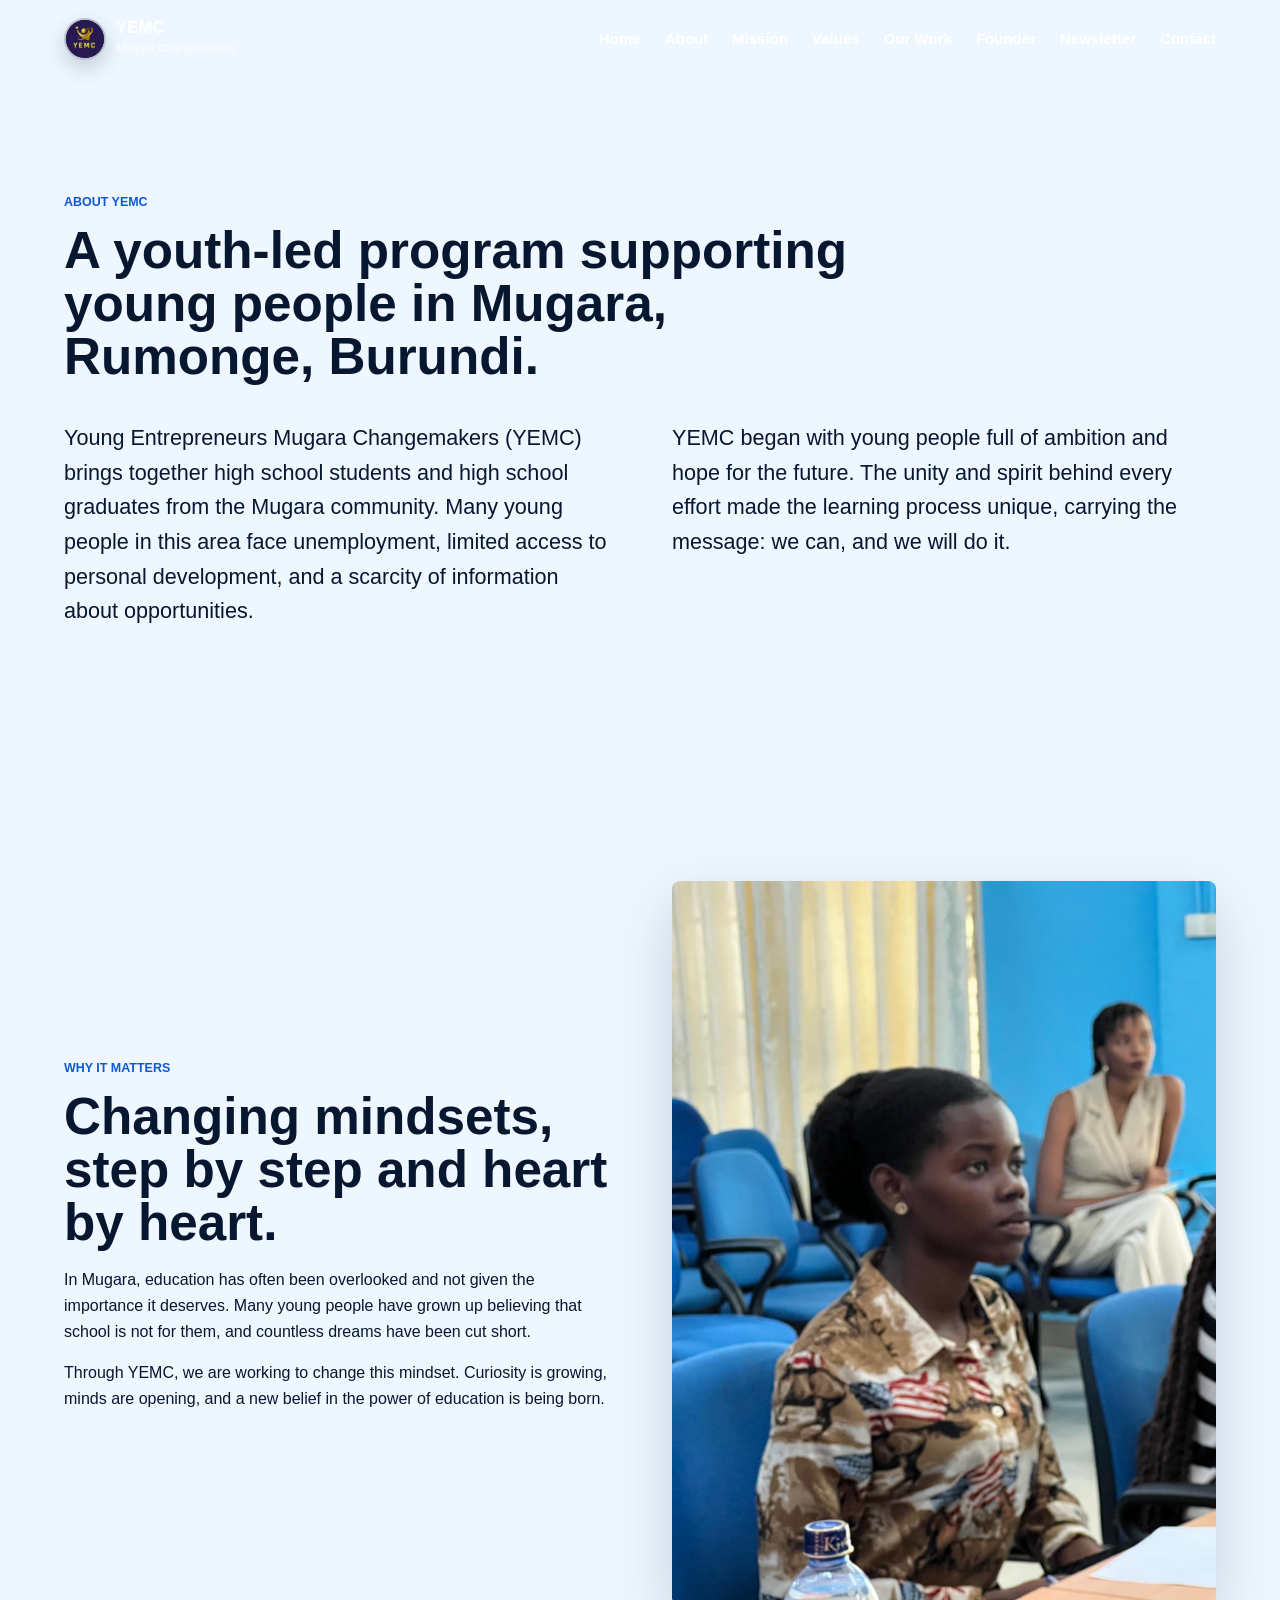
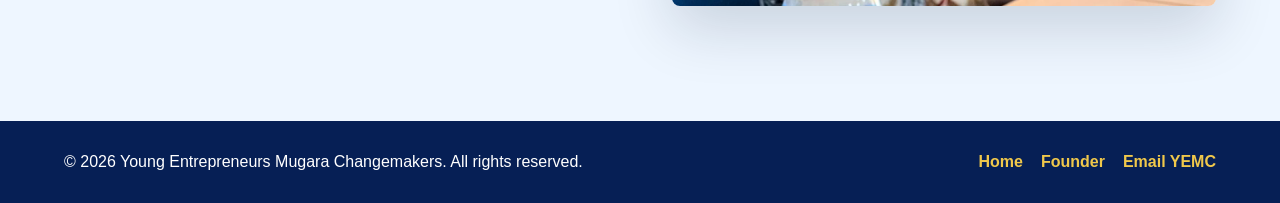
==== about.html @ 60cd5507 "Split site into separate pages per section Break the single scrolling homepage into individual pages" ====
<!DOCTYPE html>
<html lang="en">
<head>
  <meta charset="UTF-8">
  <meta name="viewport" content="width=device-width, initial-scale=1.0">
  <title>About | YEMC</title>
  <meta name="description" content="About Young Entrepreneurs Mugara Changemakers (YEMC), a youth-led program in Mugara, Rumonge, Burundi.">
  <link rel="icon" href="assets/images/yemc-logo.jpg">
  <link rel="stylesheet" href="styles.css">
  <script defer src="script.js"></script>
</head>
<body>
  <header class="site-header founder-header is-scrolled" data-header>
    <a class="brand" href="index.html" aria-label="YEMC home">
      <img class="brand-logo" src="assets/images/yemc-logo.jpg" alt="">
      <span>
        <strong>YEMC</strong>
        <small>Mugara Changemakers</small>
      </span>
    </a>

    <button class="nav-toggle" type="button" aria-expanded="false" aria-controls="site-nav" data-nav-toggle>
      <span class="sr-only">Toggle navigation</span>
      <span></span>
      <span></span>
      <span></span>
    </button>

    <nav class="site-nav" id="site-nav" data-nav>
      <a href="index.html">Home</a>
      <a href="about.html">About</a>
      <a href="mission.html">Mission</a>
      <a href="values.html">Values</a>
      <a href="work.html">Our Work</a>
      <a href="founder.html">Founder</a>
      <a href="newsletter.html">Newsletter</a>
      <a href="contact.html">Contact</a>
    </nav>
  </header>

  <main>
    <section class="section story">
      <div class="section-heading">
        <p class="eyebrow">About YEMC</p>
        <h2>A youth-led program supporting young people in Mugara, Rumonge, Burundi.</h2>
      </div>
      <div class="story-grid">
        <p>
          Young Entrepreneurs Mugara Changemakers (YEMC) brings together high school students and high school graduates from the Mugara community. Many young people in this area face unemployment, limited access to personal development, and a scarcity of information about opportunities.
        </p>
        <p>
          YEMC began with young people full of ambition and hope for the future. The unity and spirit behind every effort made the learning process unique, carrying the message: we can, and we will do it.
        </p>
      </div>
    </section>

    <section class="section context">
      <div class="context-copy">
        <p class="eyebrow">Why It Matters</p>
        <h2>Changing mindsets, step by step and heart by heart.</h2>
        <p>
          In Mugara, education has often been overlooked and not given the importance it deserves. Many young people have grown up believing that school is not for them, and countless dreams have been cut short.
        </p>
        <p>
          Through YEMC, we are working to change this mindset. Curiosity is growing, minds are opening, and a new belief in the power of education is being born.
        </p>
      </div>
      <div class="context-image">
        <img src="assets/images/yemc-learning-room.jpeg" alt="YEMC participant listening during a learning session">
      </div>
    </section>
  </main>

  <footer class="site-footer">
    <p>&copy; <span data-year></span> Young Entrepreneurs Mugara Changemakers. All rights reserved.</p>
    <div>
      <a href="index.html">Home</a>
      <a href="founder.html">Founder</a>
      <a href="mailto:yemchangemakers@gmail.com">Email YEMC</a>
    </div>
  </footer>
</body>
</html>
---- styles.css ----
:root {
  --ink: #07172f;
  --muted: #526781;
  --paper: #eef6ff;
  --white: #ffffff;
  --blue: #1059d6;
  --blue-dark: #073b91;
  --blue-deep: #061f55;
  --blue-soft: #d9ecff;
  --gold: #f0c84b;
  --red: #d84835;
  --line: rgba(7, 23, 47, 0.14);
  --shadow: 0 22px 60px rgba(7, 23, 47, 0.16);
}

* {
  box-sizing: border-box;
}

html {
  scroll-behavior: smooth;
}

body {
  margin: 0;
  color: var(--ink);
  background: var(--paper);
  font-family: Arial, Helvetica, sans-serif;
  line-height: 1.6;
}

img {
  display: block;
  max-width: 100%;
}

a {
  color: inherit;
}

.sr-only {
  position: absolute;
  width: 1px;
  height: 1px;
  padding: 0;
  margin: -1px;
  overflow: hidden;
  clip: rect(0, 0, 0, 0);
  white-space: nowrap;
  border: 0;
}

.site-header {
  position: fixed;
  z-index: 20;
  top: 0;
  left: 0;
  right: 0;
  display: flex;
  align-items: center;
  justify-content: space-between;
  gap: 24px;
  padding: 18px clamp(18px, 5vw, 72px);
  color: var(--white);
  transition: background 180ms ease, box-shadow 180ms ease, color 180ms ease;
}

.site-header.is-scrolled,
.site-header.is-open {
  color: var(--ink);
  background: rgba(251, 250, 245, 0.96);
  box-shadow: 0 10px 30px rgba(22, 33, 29, 0.08);
  backdrop-filter: blur(16px);
}

.brand {
  display: inline-flex;
  align-items: center;
  gap: 10px;
  text-decoration: none;
  min-width: 0;
}

.brand-logo {
  width: 42px;
  height: 42px;
  object-fit: cover;
  border-radius: 50%;
  border: 2px solid rgba(255, 255, 255, 0.72);
  background: var(--blue-deep);
  box-shadow: 0 8px 20px rgba(7, 23, 47, 0.18);
}

.site-header.is-scrolled .brand-logo,
.site-header.is-open .brand-logo {
  border-color: rgba(7, 23, 47, 0.12);
}

.brand strong,
.brand small {
  display: block;
}

.brand strong {
  line-height: 1;
  font-size: 1.05rem;
}

.brand small {
  margin-top: 2px;
  font-size: 0.72rem;
  opacity: 0.82;
}

.site-nav {
  display: flex;
  align-items: center;
  gap: 24px;
  font-size: 0.94rem;
  font-weight: 700;
}

.site-nav a {
  text-decoration: none;
}

.site-nav a:hover {
  color: var(--gold);
}

.nav-toggle {
  display: none;
  width: 44px;
  height: 44px;
  padding: 10px;
  border: 1px solid currentColor;
  border-radius: 8px;
  color: inherit;
  background: transparent;
}

.nav-toggle span:not(.sr-only) {
  display: block;
  height: 2px;
  margin: 5px 0;
  background: currentColor;
}

.hero {
  position: relative;
  min-height: 92vh;
  display: grid;
  align-items: end;
  padding: 150px clamp(18px, 5vw, 72px) 72px;
  color: var(--white);
  overflow: hidden;
}

.founder-header {
  position: sticky;
}

.hero-image,
.hero-overlay {
  position: absolute;
  inset: 0;
}

.hero-image {
  width: 100%;
  height: 100%;
  object-fit: cover;
}

.hero-overlay {
  background:
    linear-gradient(90deg, rgba(4, 24, 71, 0.92), rgba(7, 55, 145, 0.62), rgba(7, 55, 145, 0.18)),
    linear-gradient(0deg, rgba(4, 24, 71, 0.86), transparent 48%);
}

.hero-content {
  position: relative;
  max-width: 820px;
}

.eyebrow {
  margin: 0 0 12px;
  color: var(--blue);
  font-size: 0.78rem;
  font-weight: 800;
  letter-spacing: 0;
  text-transform: uppercase;
}

.hero .eyebrow {
  color: var(--gold);
}

h1,
h2,
h3,
p {
  margin-top: 0;
}

h1 {
  max-width: 900px;
  margin-bottom: 18px;
  font-size: clamp(3.2rem, 9vw, 6.8rem);
  line-height: 0.96;
}

h2 {
  margin-bottom: 18px;
  font-size: clamp(2rem, 4vw, 4.1rem);
  line-height: 1.03;
}

h3 {
  margin-bottom: 10px;
  font-size: 1.35rem;
  line-height: 1.15;
}

.hero p:not(.eyebrow) {
  max-width: 700px;
  font-size: clamp(1.05rem, 2vw, 1.35rem);
}

.hero-actions,
.newsletter-row {
  display: flex;
  flex-wrap: wrap;
  gap: 12px;
}

.button {
  display: inline-flex;
  align-items: center;
  justify-content: center;
  min-height: 48px;
  padding: 0 20px;
  border: 1px solid transparent;
  border-radius: 8px;
  font-weight: 800;
  text-decoration: none;
  cursor: pointer;
}

.button.primary {
  color: var(--white);
  background: var(--blue);
}

.button.primary:hover {
  background: var(--blue-dark);
}

.button.secondary {
  color: var(--white);
  border-color: rgba(255, 255, 255, 0.72);
  background: rgba(255, 255, 255, 0.1);
}

.button.secondary:hover {
  background: rgba(255, 255, 255, 0.2);
}

.section {
  padding: clamp(64px, 9vw, 118px) clamp(18px, 5vw, 72px);
}

.founder-hero {
  display: grid;
  grid-template-columns: minmax(0, 0.9fr) minmax(320px, 0.7fr);
  gap: clamp(30px, 6vw, 80px);
  align-items: center;
  padding: clamp(72px, 9vw, 120px) clamp(18px, 5vw, 72px);
  color: var(--white);
  background:
    linear-gradient(135deg, rgba(6, 31, 85, 0.98), rgba(16, 89, 214, 0.9)),
    var(--blue-deep);
}

.founder-hero h1 {
  max-width: 760px;
}

.founder-hero-copy p:not(.eyebrow) {
  max-width: 720px;
  font-size: clamp(1.05rem, 2vw, 1.3rem);
}

.founder-secondary {
  color: var(--white);
}

.founder-portrait img,
.founder-photo img {
  width: 100%;
  object-fit: cover;
  border-radius: 8px;
  box-shadow: var(--shadow);
}

.founder-portrait img {
  aspect-ratio: 1 / 1.08;
}

.founder-profile-grid,
.founder-quote-section,
.founder-closing {
  display: grid;
  grid-template-columns: minmax(0, 1fr) minmax(320px, 0.72fr);
  gap: clamp(28px, 6vw, 76px);
  align-items: start;
}

.founder-bio {
  display: grid;
  gap: 18px;
  font-size: clamp(1.05rem, 1.7vw, 1.25rem);
}

.founder-bio a,
.founder-closing a {
  color: var(--blue-dark);
  font-weight: 800;
}

.credential-panel {
  padding: clamp(24px, 4vw, 38px);
  border-radius: 8px;
  color: var(--white);
  background: var(--blue-deep);
  box-shadow: var(--shadow);
}

.credential-panel ul {
  display: grid;
  gap: 10px;
  margin: 18px 0 0;
  padding-left: 20px;
}

.founder-quote-section {
  align-items: center;
  background: var(--blue-soft);
}

.founder-photo img {
  aspect-ratio: 4 / 5;
}

.founder-quote {
  margin: 0;
  padding: clamp(24px, 5vw, 54px);
  border-left: 6px solid var(--gold);
  border-radius: 8px;
  background: var(--white);
  box-shadow: var(--shadow);
}

.founder-quote p {
  font-size: clamp(1.4rem, 3vw, 2.6rem);
  line-height: 1.14;
}

.founder-quote cite {
  display: block;
  color: var(--blue-dark);
  font-style: normal;
  font-weight: 900;
}

.founder-impact {
  background: var(--white);
}

.impact-story-grid {
  display: grid;
  grid-template-columns: repeat(3, minmax(0, 1fr));
  gap: 18px;
}

.impact-story-grid article {
  min-height: 300px;
  padding: 26px;
  border: 1px solid var(--line);
  border-radius: 8px;
  background: var(--paper);
}

.impact-story-grid span {
  display: inline-block;
  margin-bottom: 44px;
  color: var(--blue);
  font-weight: 900;
}

.founder-closing {
  align-items: center;
  color: var(--white);
  background: var(--blue-deep);
}

.founder-closing .eyebrow {
  color: var(--gold);
}

.founder-closing h2,
.founder-closing p {
  margin-bottom: 0;
}

.founder-closing p {
  font-size: clamp(1.05rem, 1.8vw, 1.35rem);
}

.section-heading {
  max-width: 850px;
  margin-bottom: 38px;
}

.story-grid,
.mission,
.context,
.contact-grid {
  display: grid;
  grid-template-columns: repeat(2, minmax(0, 1fr));
  gap: clamp(24px, 5vw, 72px);
  align-items: start;
}

.story-grid p {
  font-size: clamp(1.05rem, 1.8vw, 1.35rem);
}

.mission {
  background: var(--blue-soft);
}

.mission-card {
  min-height: 360px;
  display: flex;
  flex-direction: column;
  justify-content: flex-end;
  padding: clamp(24px, 4vw, 46px);
  color: var(--white);
  background: var(--blue-deep);
  border-radius: 8px;
}

.mission-card.accent {
  color: var(--ink);
  background: var(--gold);
}

.mission-card .eyebrow {
  color: currentColor;
  opacity: 0.72;
}

.mission-card h2 {
  margin-bottom: 0;
  font-size: clamp(1.7rem, 3.2vw, 3.4rem);
}

.context {
  align-items: center;
}

.values {
  background: var(--white);
}

.values-grid {
  display: grid;
  grid-template-columns: repeat(5, minmax(0, 1fr));
  gap: 16px;
}

.values-grid article {
  min-height: 250px;
  padding: 24px;
  border: 1px solid var(--line);
  border-radius: 8px;
  background: var(--paper);
}

.values-grid h3 {
  color: var(--blue-dark);
}

.context-copy {
  max-width: 650px;
}

.context-image img,
.gallery-grid img {
  width: 100%;
  height: 100%;
  object-fit: cover;
  border-radius: 8px;
  box-shadow: var(--shadow);
}

.context-image {
  min-height: 460px;
}

.work {
  background: var(--white);
}

.work-grid {
  display: grid;
  grid-template-columns: repeat(4, minmax(0, 1fr));
  gap: 18px;
}

.work-card {
  min-height: 320px;
  padding: 26px;
  border: 1px solid var(--line);
  border-radius: 8px;
  background: var(--white);
}

.work-card span {
  display: inline-block;
  margin-bottom: 56px;
  color: var(--blue);
  font-weight: 900;
}

.impact-band {
  display: grid;
  grid-template-columns: 1.1fr 1fr;
  gap: 40px;
  align-items: center;
  padding: clamp(58px, 8vw, 96px) clamp(18px, 5vw, 72px);
  color: var(--white);
  background: var(--blue-deep);
}

.impact-band .eyebrow {
  color: var(--gold);
}

.impact-band h2 {
  margin-bottom: 0;
}

.impact-grid {
  display: grid;
  grid-template-columns: repeat(3, minmax(0, 1fr));
  gap: 14px;
}

.impact-grid div {
  padding: 20px;
  border: 1px solid rgba(255, 255, 255, 0.2);
  border-radius: 8px;
}

.impact-grid strong {
  display: block;
  margin-bottom: 8px;
  color: var(--gold);
  font-size: clamp(2.4rem, 5vw, 4.2rem);
  line-height: 1;
}

.impact-grid span {
  display: block;
  font-weight: 700;
  line-height: 1.25;
}

.gallery-grid {
  display: grid;
  grid-template-columns: 1.2fr 0.9fr 0.9fr;
  gap: 18px;
}

.gallery-grid img {
  aspect-ratio: 4 / 3;
  box-shadow: none;
}

.gallery-grid img:first-child {
  aspect-ratio: 5 / 3;
}

.note {
  margin: 16px 0 0;
  color: var(--muted);
  font-size: 0.92rem;
}

.newsletter {
  display: grid;
  grid-template-columns: 0.8fr 1.2fr;
  gap: clamp(28px, 5vw, 72px);
  background: var(--blue-soft);
}

.newsletter-page-hero {
  display: grid;
  grid-template-columns: minmax(0, 1fr) minmax(320px, 0.62fr);
  gap: clamp(28px, 6vw, 76px);
  align-items: end;
  padding: clamp(82px, 10vw, 136px) clamp(18px, 5vw, 72px) clamp(58px, 8vw, 96px);
  color: var(--white);
  background:
    linear-gradient(135deg, rgba(6, 31, 85, 0.98), rgba(16, 89, 214, 0.88)),
    var(--blue-deep);
}

.newsletter-page-hero h1 {
  max-width: 820px;
}

.newsletter-page-hero p:not(.eyebrow) {
  max-width: 720px;
  font-size: clamp(1.05rem, 2vw, 1.3rem);
}

.newsletter-hero-form {
  padding: clamp(22px, 4vw, 34px);
  border-radius: 8px;
  color: var(--ink);
  background: var(--white);
  box-shadow: var(--shadow);
}

.newsletter-stories {
  background: var(--white);
}

.newsletter-feature-story {
  display: grid;
  grid-template-columns: minmax(0, 1.1fr) minmax(320px, 0.75fr);
  gap: clamp(26px, 5vw, 62px);
  align-items: start;
}

.newsletter-feature-story + .newsletter-feature-story {
  margin-top: clamp(46px, 7vw, 82px);
  padding-top: clamp(46px, 7vw, 82px);
  border-top: 1px solid var(--line);
}

.newsletter-story-gallery {
  display: grid;
  grid-template-columns: 1fr;
  gap: 16px;
}

.newsletter-story-gallery img {
  width: 100%;
  aspect-ratio: 16 / 10;
  object-fit: cover;
  border-radius: 8px;
  box-shadow: var(--shadow);
}

.newsletter-story-copy {
  position: sticky;
  top: 108px;
  padding: clamp(24px, 4vw, 38px);
  border-radius: 8px;
  background: var(--paper);
}

.newsletter-story-copy p {
  font-size: 1.05rem;
}

.newsletter-archive {
  display: grid;
  grid-template-columns: minmax(0, 0.75fr) minmax(320px, 1fr);
  gap: clamp(28px, 5vw, 72px);
  background: var(--blue-soft);
}

.archive-grid {
  display: grid;
  gap: 16px;
}

.archive-grid article {
  padding: 24px;
  border-radius: 8px;
  background: var(--white);
  box-shadow: 0 16px 34px rgba(7, 23, 47, 0.08);
}

.newsletter-panel,
.contact-form {
  padding: clamp(22px, 4vw, 40px);
  border-radius: 8px;
  background: var(--white);
  box-shadow: var(--shadow);
}

.newsletter-form {
  padding-bottom: 28px;
  border-bottom: 1px solid var(--line);
}

label {
  display: grid;
  gap: 8px;
  color: var(--ink);
  font-weight: 800;
}

input,
textarea {
  width: 100%;
  border: 1px solid var(--line);
  border-radius: 8px;
  padding: 14px 15px;
  color: var(--ink);
  background: var(--paper);
  font: inherit;
}

input:focus,
textarea:focus {
  outline: 3px solid rgba(16, 89, 214, 0.18);
  border-color: var(--blue);
}

.newsletter-row {
  margin-top: 10px;
}

.newsletter-row input {
  flex: 1 1 240px;
}

.updates-list {
  display: grid;
  gap: 18px;
  margin-top: 28px;
}

.updates-list article {
  padding: 0 0 18px;
  border-bottom: 1px solid var(--line);
}

.updates-list article:last-child {
  padding-bottom: 0;
  border-bottom: 0;
}

time {
  display: block;
  margin-bottom: 6px;
  color: var(--blue);
  font-size: 0.85rem;
  font-weight: 900;
  text-transform: uppercase;
}

.form-message {
  min-height: 1.4em;
  margin: 12px 0 0;
  color: var(--blue-dark);
  font-weight: 700;
}

.contact-copy ul {
  display: grid;
  gap: 10px;
  padding-left: 20px;
}

.contact-details,
.social-links {
  display: flex;
  flex-wrap: wrap;
  gap: 10px;
  margin-top: 24px;
}

.contact-details a,
.social-links a {
  display: inline-flex;
  align-items: center;
  min-height: 42px;
  padding: 0 14px;
  border: 1px solid var(--line);
  border-radius: 8px;
  color: var(--blue-dark);
  background: var(--white);
  font-weight: 800;
  text-decoration: none;
}

.contact-details a:hover,
.social-links a:hover {
  border-color: var(--blue);
  color: var(--white);
  background: var(--blue);
}

.support-button {
  width: fit-content;
  margin-top: 24px;
}

.contact-form {
  display: grid;
  gap: 18px;
}

.site-footer {
  display: flex;
  align-items: center;
  justify-content: space-between;
  gap: 20px;
  padding: 28px clamp(18px, 5vw, 72px);
  color: var(--white);
  background: var(--blue-deep);
}

.site-footer p {
  margin: 0;
}

.site-footer div {
  display: flex;
  gap: 18px;
}

.site-footer a {
  color: var(--gold);
  font-weight: 800;
  text-decoration: none;
}

@media (max-width: 980px) {
  .nav-toggle {
    display: block;
  }

  .site-nav {
    position: absolute;
    top: 100%;
    left: 18px;
    right: 18px;
    display: none;
    flex-direction: column;
    align-items: stretch;
    gap: 0;
    padding: 12px;
    color: var(--ink);
    background: var(--paper);
    border-radius: 8px;
    box-shadow: var(--shadow);
  }

  .site-nav.is-open {
    display: flex;
  }

  .site-nav a {
    padding: 13px 12px;
    border-radius: 8px;
  }

  .site-nav a:hover {
    color: var(--ink);
    background: var(--blue-soft);
  }

  .story-grid,
  .mission,
  .context,
  .impact-band,
  .newsletter,
  .newsletter-page-hero,
  .newsletter-feature-story,
  .newsletter-archive,
  .contact-grid,
  .founder-hero,
  .founder-profile-grid,
  .founder-quote-section,
  .founder-closing {
    grid-template-columns: 1fr;
  }

  .work-grid,
  .impact-grid,
  .values-grid,
  .impact-story-grid {
    grid-template-columns: repeat(2, minmax(0, 1fr));
  }

  .gallery-grid {
    grid-template-columns: 1fr;
  }

  .newsletter-story-copy {
    position: static;
  }
}

@media (max-width: 620px) {
  .site-header {
    padding: 14px 18px;
  }

  .brand small {
    display: none;
  }

  .hero {
    min-height: 88vh;
    padding: 120px 18px 54px;
  }

  h1 {
    font-size: clamp(2.7rem, 15vw, 4.4rem);
  }

  .hero-actions,
  .newsletter-row {
    flex-direction: column;
  }

  .button {
    width: 100%;
  }

  .work-grid,
  .impact-grid,
  .values-grid,
  .impact-story-grid {
    grid-template-columns: 1fr;
  }

  .work-card {
    min-height: auto;
  }

  .work-card span {
    margin-bottom: 28px;
  }

  .context-image {
    min-height: 300px;
  }

  .contact-details,
  .social-links,
  .support-button {
    width: 100%;
  }

  .contact-details a,
  .social-links a {
    width: 100%;
    justify-content: center;
  }

  .site-footer {
    align-items: flex-start;
    flex-direction: column;
  }
}
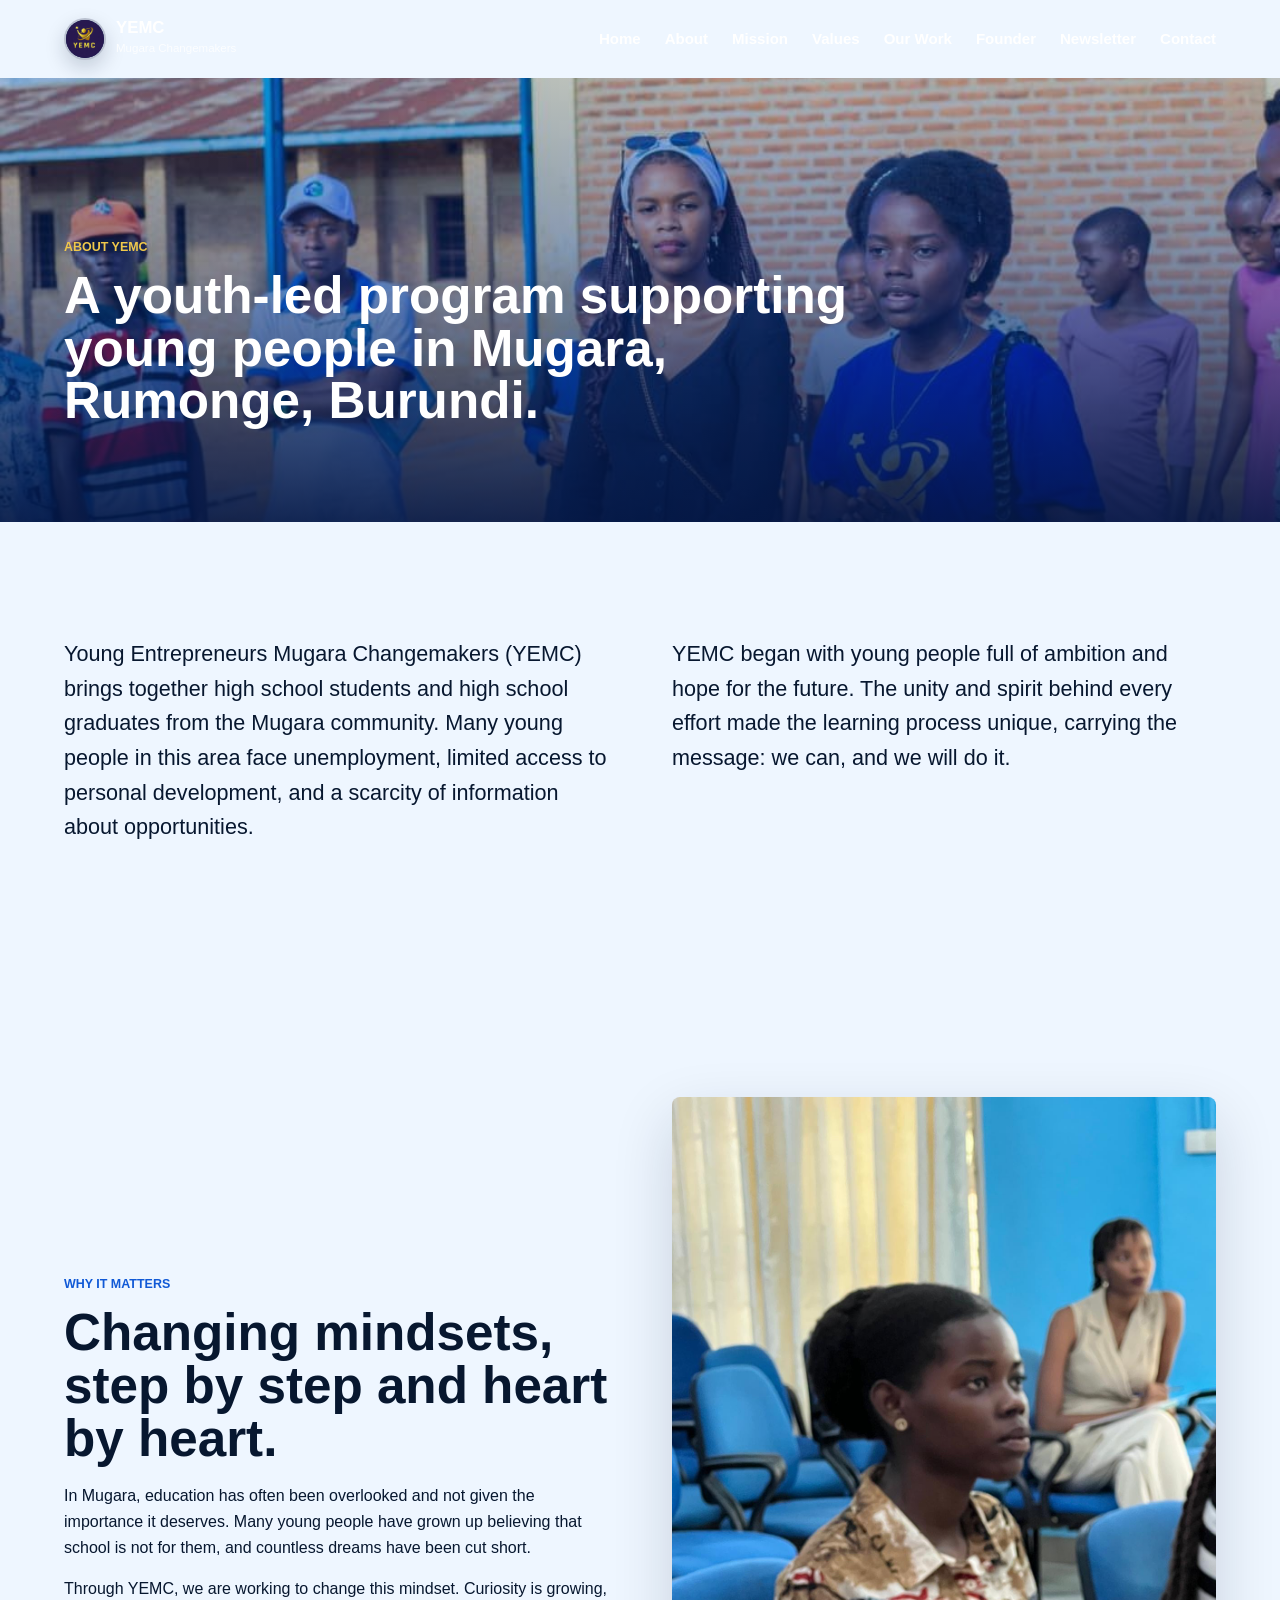
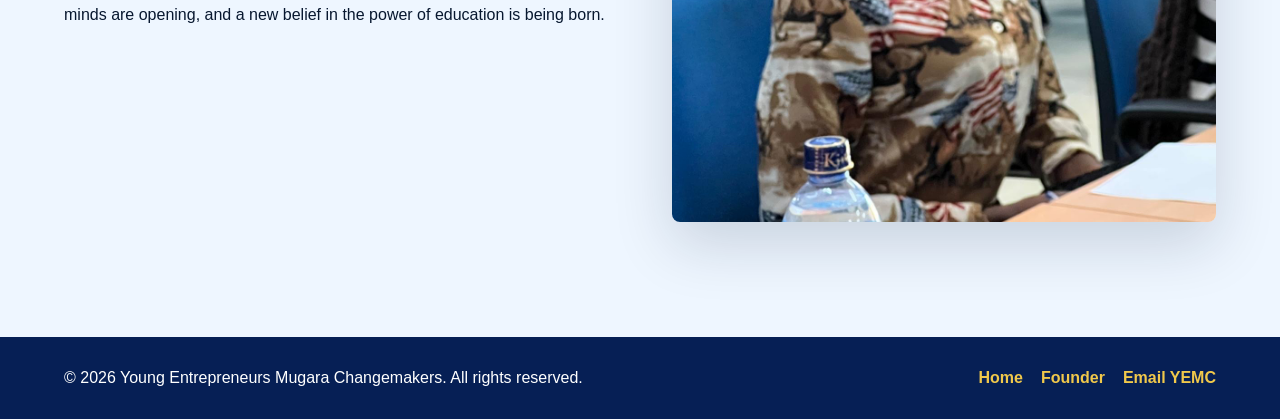
==== commit 92d9293e: "Add photo banners behind page titles Give About, Mission, Values, and Work pages a full-width photo " ====
--- a/about.html
+++ b/about.html
@@ -39,11 +39,14 @@
   </header>
 
   <main>
-    <section class="section story">
+    <section class="page-title-banner" style="background-image: url('assets/images/page-bg-discussion-girls.jpg');">
       <div class="section-heading">
         <p class="eyebrow">About YEMC</p>
         <h2>A youth-led program supporting young people in Mugara, Rumonge, Burundi.</h2>
       </div>
+    </section>
+
+    <section class="section story">
       <div class="story-grid">
         <p>
           Young Entrepreneurs Mugara Changemakers (YEMC) brings together high school students and high school graduates from the Mugara community. Many young people in this area face unemployment, limited access to personal development, and a scarcity of information about opportunities.
--- a/styles.css
+++ b/styles.css
@@ -280,6 +280,34 @@
   background:
     linear-gradient(135deg, rgba(6, 31, 85, 0.98), rgba(16, 89, 214, 0.9)),
     var(--blue-deep);
+}
+
+.page-title-banner {
+  position: relative;
+  display: flex;
+  align-items: flex-end;
+  min-height: 46vh;
+  padding: clamp(110px, 14vw, 160px) clamp(18px, 5vw, 72px) clamp(48px, 7vw, 76px);
+  color: var(--white);
+  background-size: cover;
+  background-position: center;
+}
+
+.page-title-banner::before {
+  content: "";
+  position: absolute;
+  inset: 0;
+  background:
+    linear-gradient(0deg, rgba(4, 24, 71, 0.92), rgba(7, 55, 145, 0.42) 60%, rgba(7, 55, 145, 0.18));
+}
+
+.page-title-banner .section-heading {
+  position: relative;
+  margin-bottom: 0;
+}
+
+.page-title-banner .eyebrow {
+  color: var(--gold);
 }
 
 .founder-hero h1 {
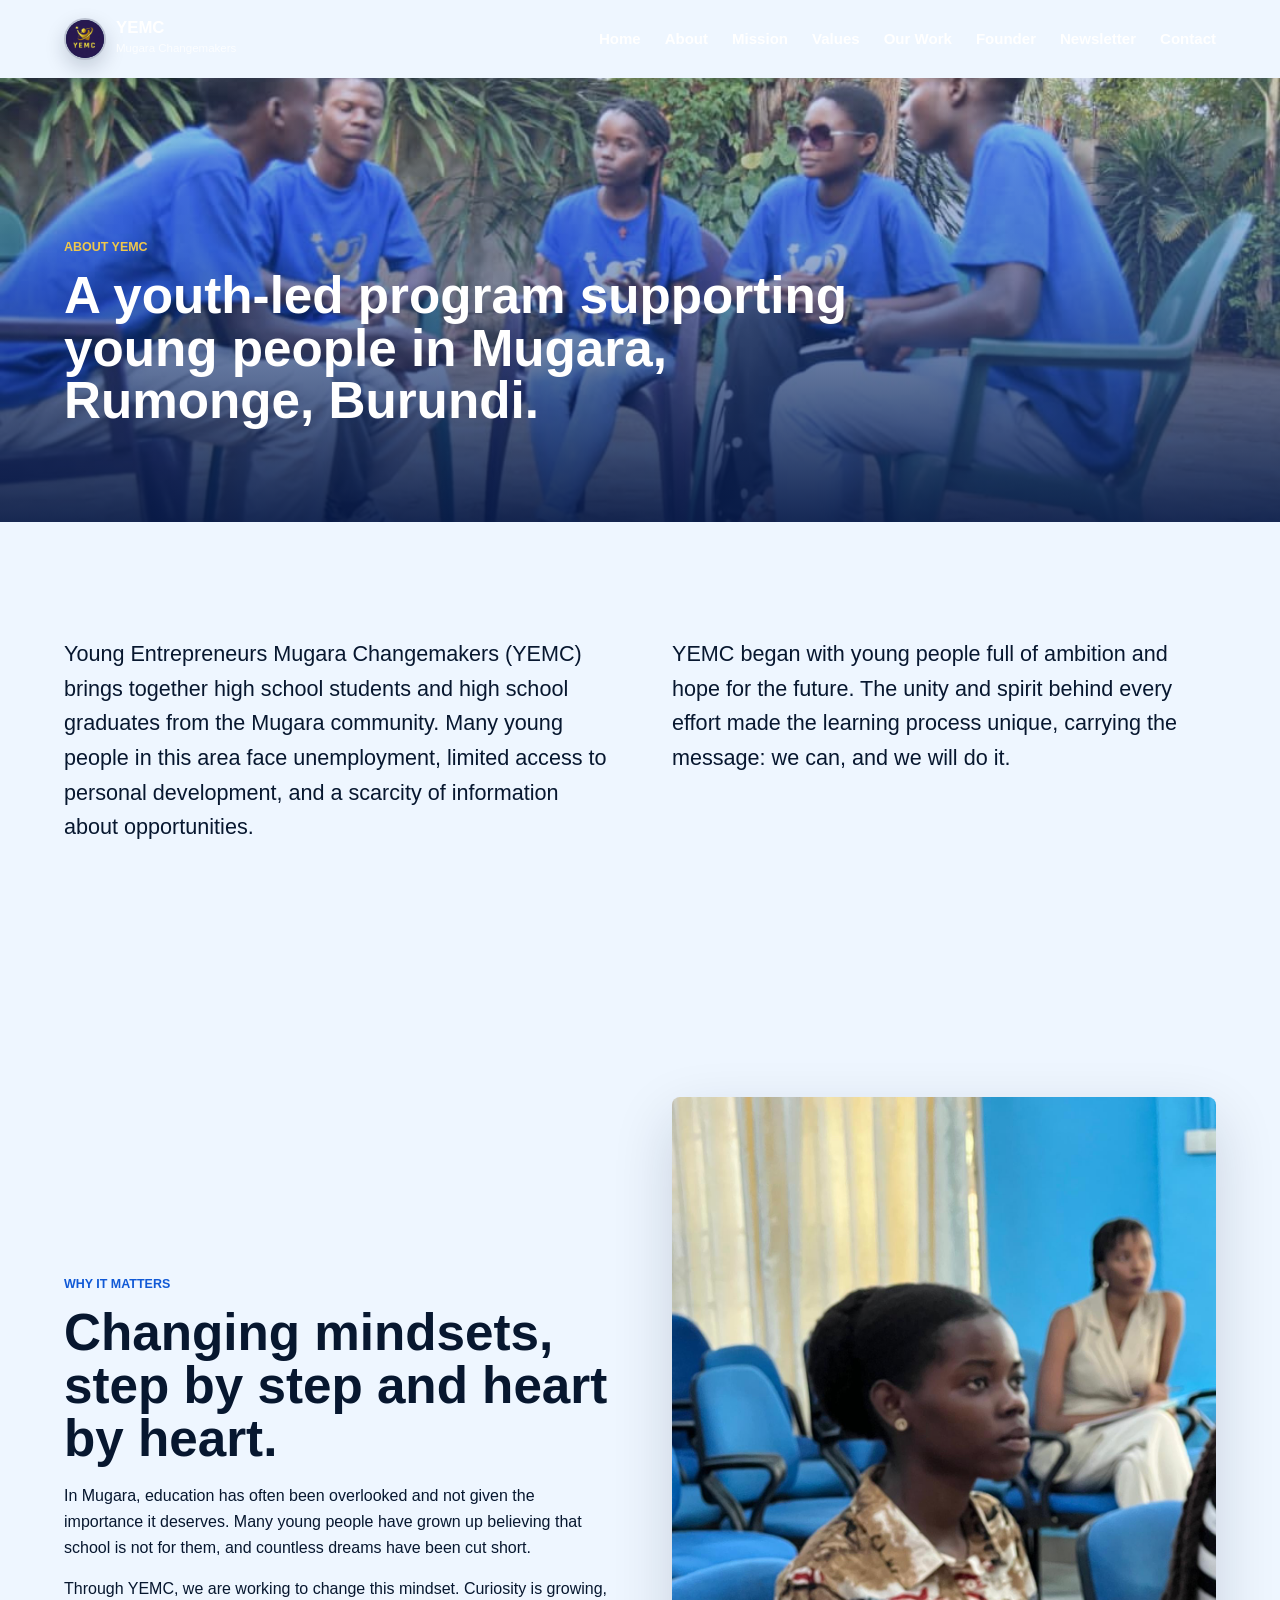
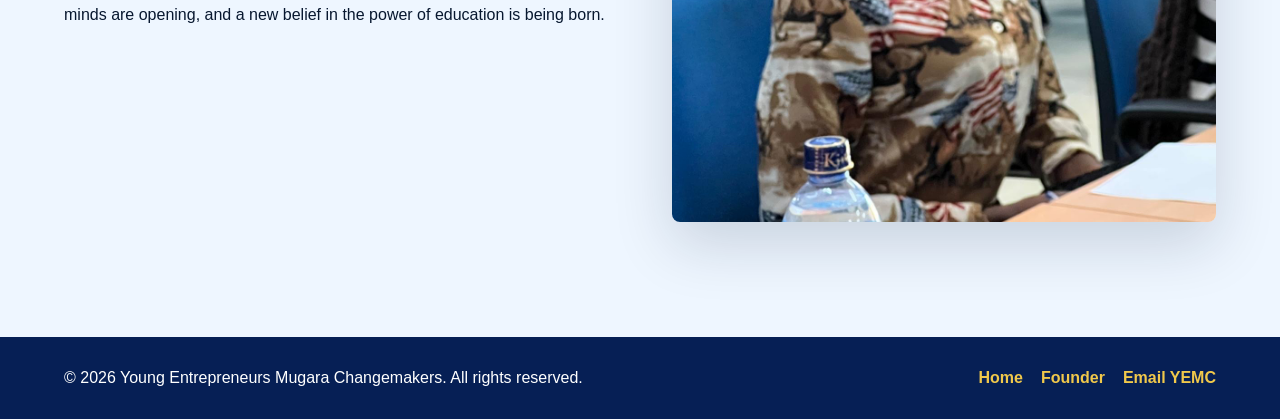
==== commit ef9611b8: "Update founder bio and About page background photo Replace About page banner with YEMC discussion ci" ====
--- a/about.html
+++ b/about.html
@@ -39,7 +39,7 @@
   </header>
 
   <main>
-    <section class="page-title-banner" style="background-image: url('assets/images/page-bg-discussion-girls.jpg');">
+    <section class="page-title-banner" style="background-image: url('assets/images/page-bg-about.jpg');">
       <div class="section-heading">
         <p class="eyebrow">About YEMC</p>
         <h2>A youth-led program supporting young people in Mugara, Rumonge, Burundi.</h2>
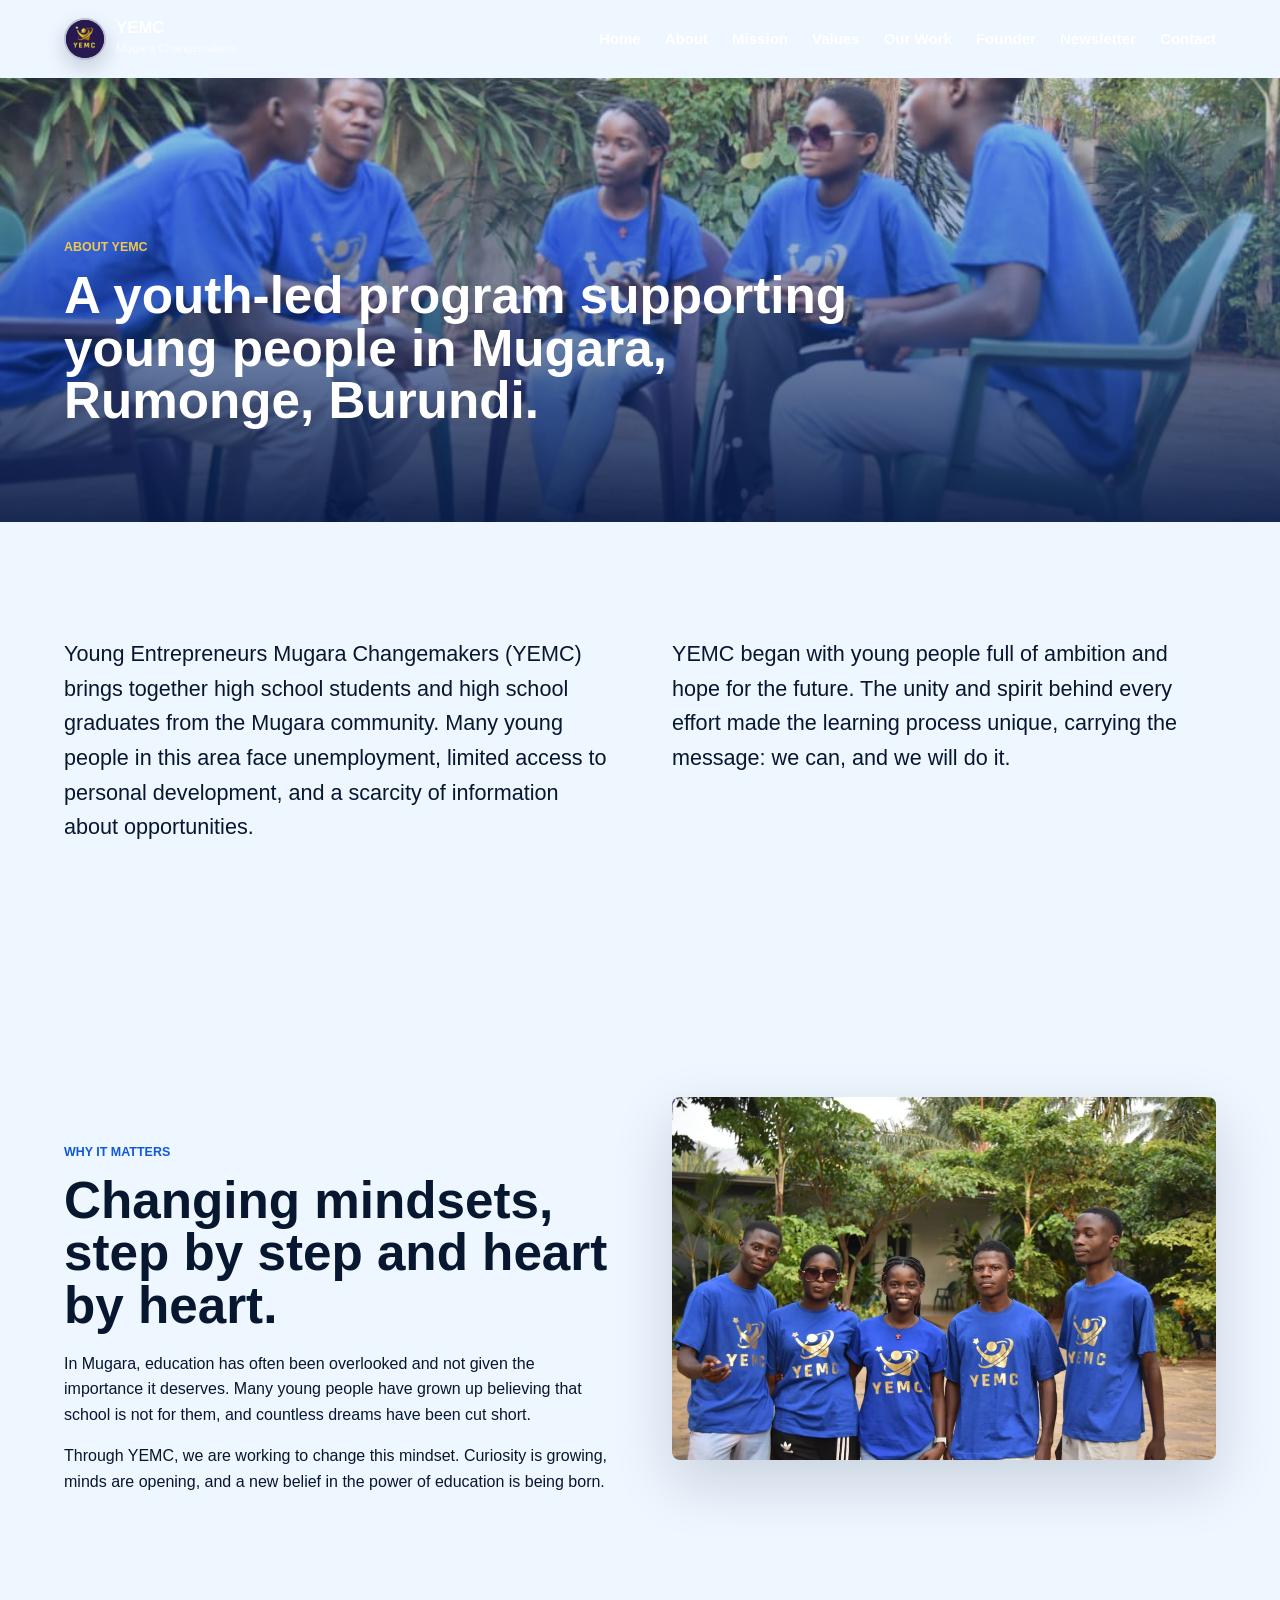
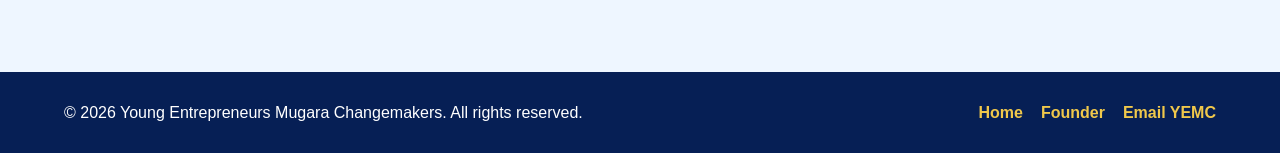
==== commit fe22d599: "Replace Why It Matters photo with YEMC team group shot" ====
--- a/about.html
+++ b/about.html
@@ -69,7 +69,7 @@
         </p>
       </div>
       <div class="context-image">
-        <img src="assets/images/yemc-learning-room.jpeg" alt="YEMC participant listening during a learning session">
+        <img src="assets/images/why-it-matters.jpg" alt="YEMC youth in blue t-shirts standing together outdoors">
       </div>
     </section>
   </main>
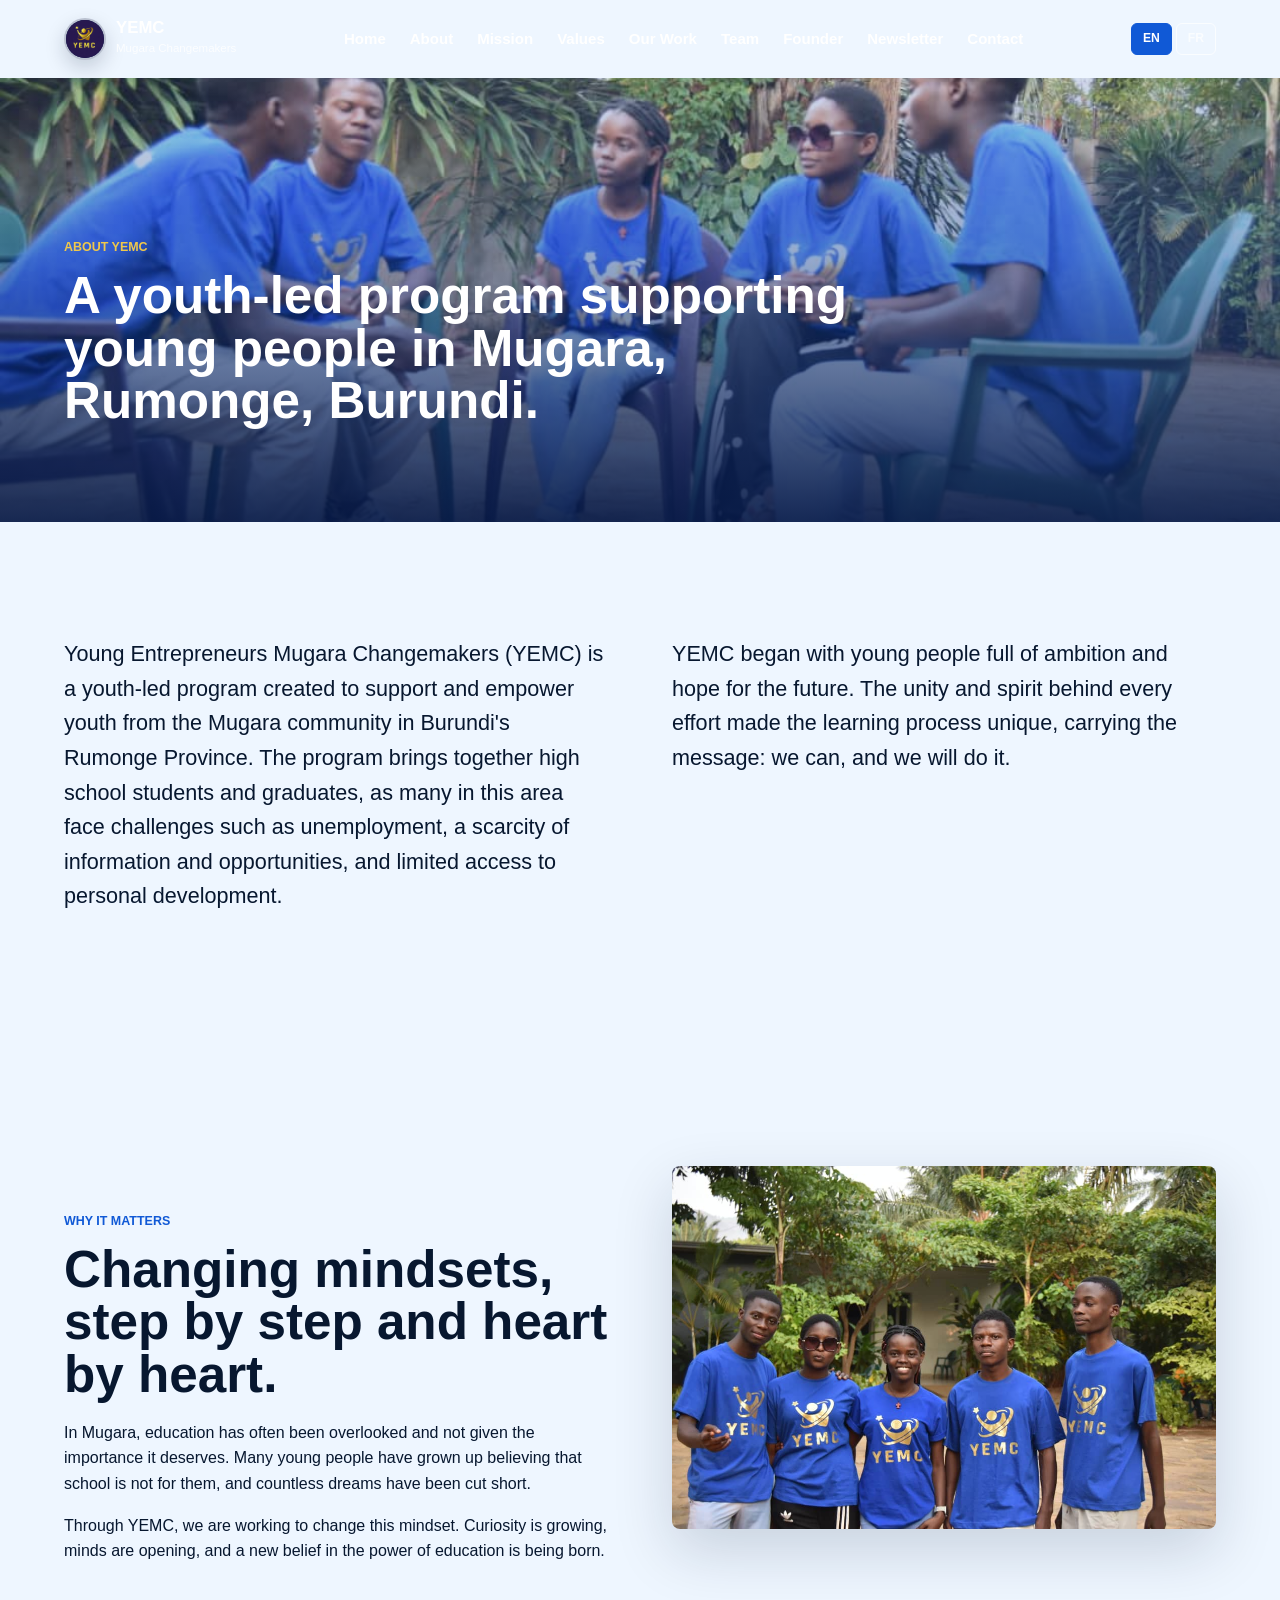
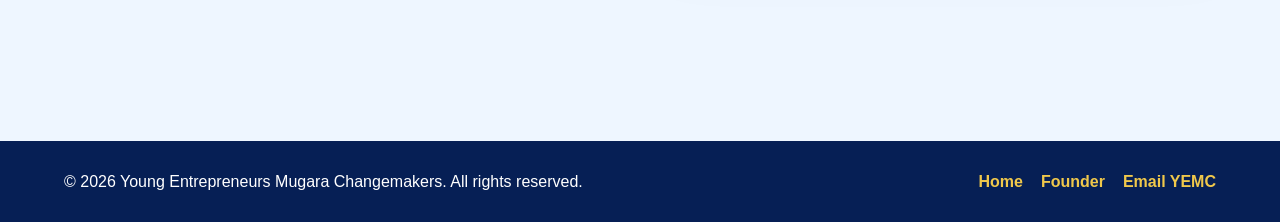
==== commit 608f60fc: "Add team page, activities, EN/FR toggle, and expanded content - New Team page with leadership roles," ====
--- a/about.html
+++ b/about.html
@@ -7,66 +7,57 @@
   <meta name="description" content="About Young Entrepreneurs Mugara Changemakers (YEMC), a youth-led program in Mugara, Rumonge, Burundi.">
   <link rel="icon" href="assets/images/yemc-logo.jpg">
   <link rel="stylesheet" href="styles.css">
+  <script defer src="translations.js"></script>
   <script defer src="script.js"></script>
 </head>
 <body>
   <header class="site-header founder-header is-scrolled" data-header>
     <a class="brand" href="index.html" aria-label="YEMC home">
       <img class="brand-logo" src="assets/images/yemc-logo.jpg" alt="">
-      <span>
-        <strong>YEMC</strong>
-        <small>Mugara Changemakers</small>
-      </span>
+      <span><strong>YEMC</strong><small>Mugara Changemakers</small></span>
     </a>
-
     <button class="nav-toggle" type="button" aria-expanded="false" aria-controls="site-nav" data-nav-toggle>
       <span class="sr-only">Toggle navigation</span>
-      <span></span>
-      <span></span>
-      <span></span>
+      <span></span><span></span><span></span>
     </button>
-
     <nav class="site-nav" id="site-nav" data-nav>
-      <a href="index.html">Home</a>
-      <a href="about.html">About</a>
-      <a href="mission.html">Mission</a>
-      <a href="values.html">Values</a>
-      <a href="work.html">Our Work</a>
-      <a href="founder.html">Founder</a>
-      <a href="newsletter.html">Newsletter</a>
-      <a href="contact.html">Contact</a>
+      <a href="index.html" data-i18n="nav-home">Home</a>
+      <a href="about.html" data-i18n="nav-about">About</a>
+      <a href="mission.html" data-i18n="nav-mission">Mission</a>
+      <a href="values.html" data-i18n="nav-values">Values</a>
+      <a href="work.html" data-i18n="nav-work">Our Work</a>
+      <a href="team.html" data-i18n="nav-team">Team</a>
+      <a href="founder.html" data-i18n="nav-founder">Founder</a>
+      <a href="newsletter.html" data-i18n="nav-newsletter">Newsletter</a>
+      <a href="contact.html" data-i18n="nav-contact">Contact</a>
     </nav>
+    <div class="lang-switch" aria-label="Language selector">
+      <button class="lang-btn active" data-lang="en">EN</button>
+      <button class="lang-btn" data-lang="fr">FR</button>
+    </div>
   </header>
 
   <main>
     <section class="page-title-banner" style="background-image: url('assets/images/page-bg-about.jpg');">
       <div class="section-heading">
-        <p class="eyebrow">About YEMC</p>
-        <h2>A youth-led program supporting young people in Mugara, Rumonge, Burundi.</h2>
+        <p class="eyebrow" data-i18n="about-eyebrow">About YEMC</p>
+        <h2 data-i18n="about-h2">A youth-led program supporting young people in Mugara, Rumonge, Burundi.</h2>
       </div>
     </section>
 
     <section class="section story">
       <div class="story-grid">
-        <p>
-          Young Entrepreneurs Mugara Changemakers (YEMC) brings together high school students and high school graduates from the Mugara community. Many young people in this area face unemployment, limited access to personal development, and a scarcity of information about opportunities.
-        </p>
-        <p>
-          YEMC began with young people full of ambition and hope for the future. The unity and spirit behind every effort made the learning process unique, carrying the message: we can, and we will do it.
-        </p>
+        <p data-i18n="about-p1">Young Entrepreneurs Mugara Changemakers (YEMC) is a youth-led program created to support and empower youth from the Mugara community in Burundi's Rumonge Province. The program brings together high school students and graduates, as many in this area face challenges such as unemployment, a scarcity of information and opportunities, and limited access to personal development.</p>
+        <p data-i18n="about-p2">YEMC began with young people full of ambition and hope for the future. The unity and spirit behind every effort made the learning process unique, carrying the message: we can, and we will do it.</p>
       </div>
     </section>
 
     <section class="section context">
       <div class="context-copy">
-        <p class="eyebrow">Why It Matters</p>
-        <h2>Changing mindsets, step by step and heart by heart.</h2>
-        <p>
-          In Mugara, education has often been overlooked and not given the importance it deserves. Many young people have grown up believing that school is not for them, and countless dreams have been cut short.
-        </p>
-        <p>
-          Through YEMC, we are working to change this mindset. Curiosity is growing, minds are opening, and a new belief in the power of education is being born.
-        </p>
+        <p class="eyebrow" data-i18n="why-eyebrow">Why It Matters</p>
+        <h2 data-i18n="why-h2">Changing mindsets, step by step and heart by heart.</h2>
+        <p data-i18n="why-p1">In Mugara, education has often been overlooked and not given the importance it deserves. Many young people have grown up believing that school is not for them, and countless dreams have been cut short.</p>
+        <p data-i18n="why-p2">Through YEMC, we are working to change this mindset. Curiosity is growing, minds are opening, and a new belief in the power of education is being born.</p>
       </div>
       <div class="context-image">
         <img src="assets/images/why-it-matters.jpg" alt="YEMC youth in blue t-shirts standing together outdoors">
@@ -77,9 +68,9 @@
   <footer class="site-footer">
     <p>&copy; <span data-year></span> Young Entrepreneurs Mugara Changemakers. All rights reserved.</p>
     <div>
-      <a href="index.html">Home</a>
-      <a href="founder.html">Founder</a>
-      <a href="mailto:yemchangemakers@gmail.com">Email YEMC</a>
+      <a href="index.html" data-i18n="footer-home">Home</a>
+      <a href="founder.html" data-i18n="footer-founder">Founder</a>
+      <a href="mailto:yemchangemakers@gmail.com" data-i18n="footer-email">Email YEMC</a>
     </div>
   </footer>
 </body>
--- a/styles.css
+++ b/styles.css
@@ -128,6 +128,34 @@
   color: var(--gold);
 }
 
+.lang-switch {
+  display: flex;
+  align-items: center;
+  gap: 4px;
+  flex-shrink: 0;
+}
+
+.lang-btn {
+  padding: 5px 11px;
+  border: 1px solid currentColor;
+  border-radius: 6px;
+  background: transparent;
+  color: inherit;
+  font: inherit;
+  font-size: 0.76rem;
+  font-weight: 800;
+  cursor: pointer;
+  opacity: 0.72;
+  transition: opacity 140ms, background 140ms, color 140ms;
+}
+
+.lang-btn.active {
+  opacity: 1;
+  background: var(--blue);
+  color: var(--white);
+  border-color: var(--blue);
+}
+
 .nav-toggle {
   display: none;
   width: 44px;
@@ -870,6 +898,87 @@
   color: var(--gold);
   font-weight: 800;
   text-decoration: none;
+}
+
+.roles-grid {
+  display: grid;
+  grid-template-columns: repeat(auto-fill, minmax(300px, 1fr));
+  gap: 18px;
+}
+
+.role-card {
+  padding: 28px;
+  border: 1px solid var(--line);
+  border-radius: 8px;
+  background: var(--white);
+}
+
+.role-card h3 {
+  color: var(--blue-dark);
+  margin-bottom: 6px;
+}
+
+.role-holders {
+  display: block;
+  margin-bottom: 12px;
+  color: var(--blue);
+  font-size: 0.85rem;
+  font-weight: 800;
+}
+
+.members-grid {
+  display: grid;
+  grid-template-columns: repeat(auto-fill, minmax(200px, 1fr));
+  gap: 14px;
+}
+
+.member-card {
+  padding: 22px;
+  border: 1px solid var(--line);
+  border-radius: 8px;
+  background: var(--paper);
+  text-align: center;
+}
+
+.member-card strong {
+  display: block;
+  color: var(--ink);
+  font-size: 1rem;
+  line-height: 1.3;
+}
+
+.activities-grid {
+  display: grid;
+  gap: 18px;
+}
+
+.activity-card {
+  display: grid;
+  grid-template-columns: auto 1fr;
+  gap: 20px;
+  align-items: start;
+  padding: 26px;
+  border: 1px solid var(--line);
+  border-radius: 8px;
+  background: var(--white);
+}
+
+.activity-number {
+  display: flex;
+  align-items: center;
+  justify-content: center;
+  width: 42px;
+  height: 42px;
+  border-radius: 50%;
+  background: var(--blue);
+  color: var(--white);
+  font-weight: 900;
+  font-size: 0.9rem;
+  flex-shrink: 0;
+}
+
+.activity-card h3 {
+  color: var(--blue-dark);
 }
 
 @media (max-width: 980px) {
